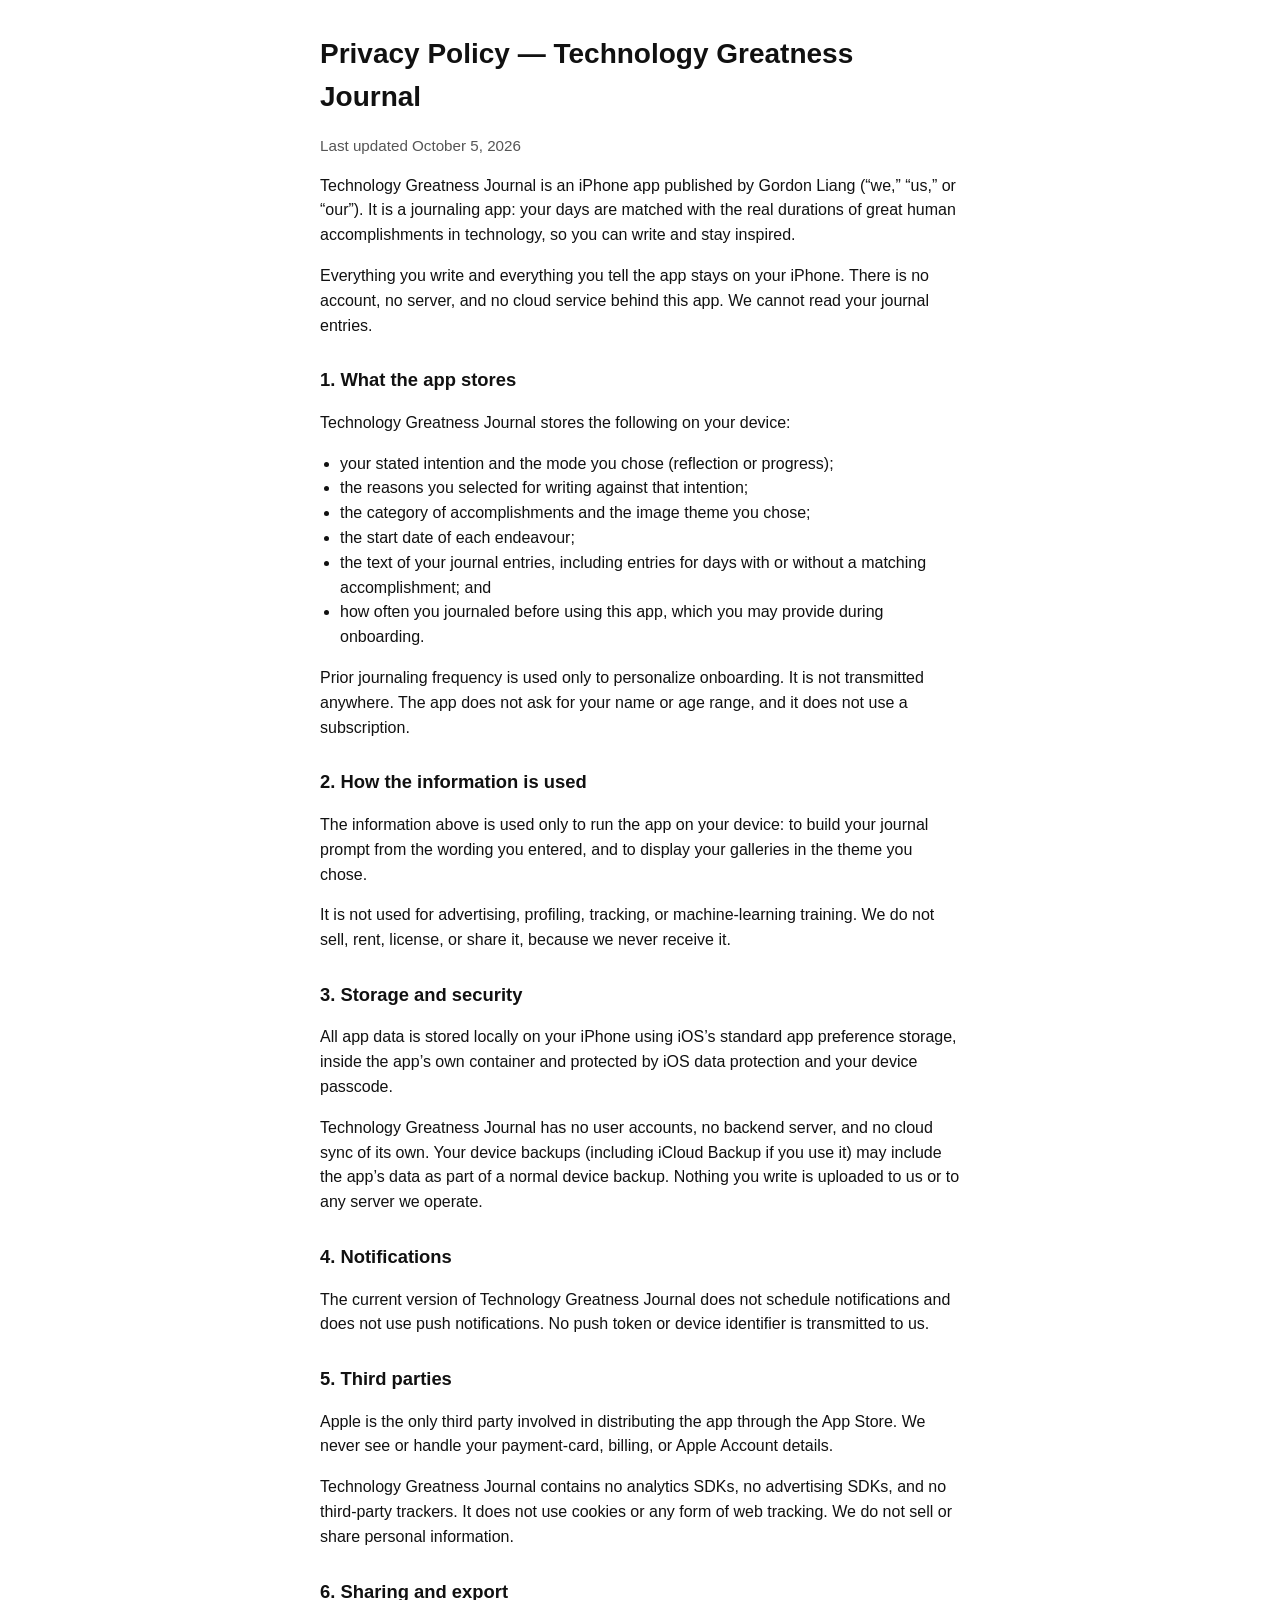
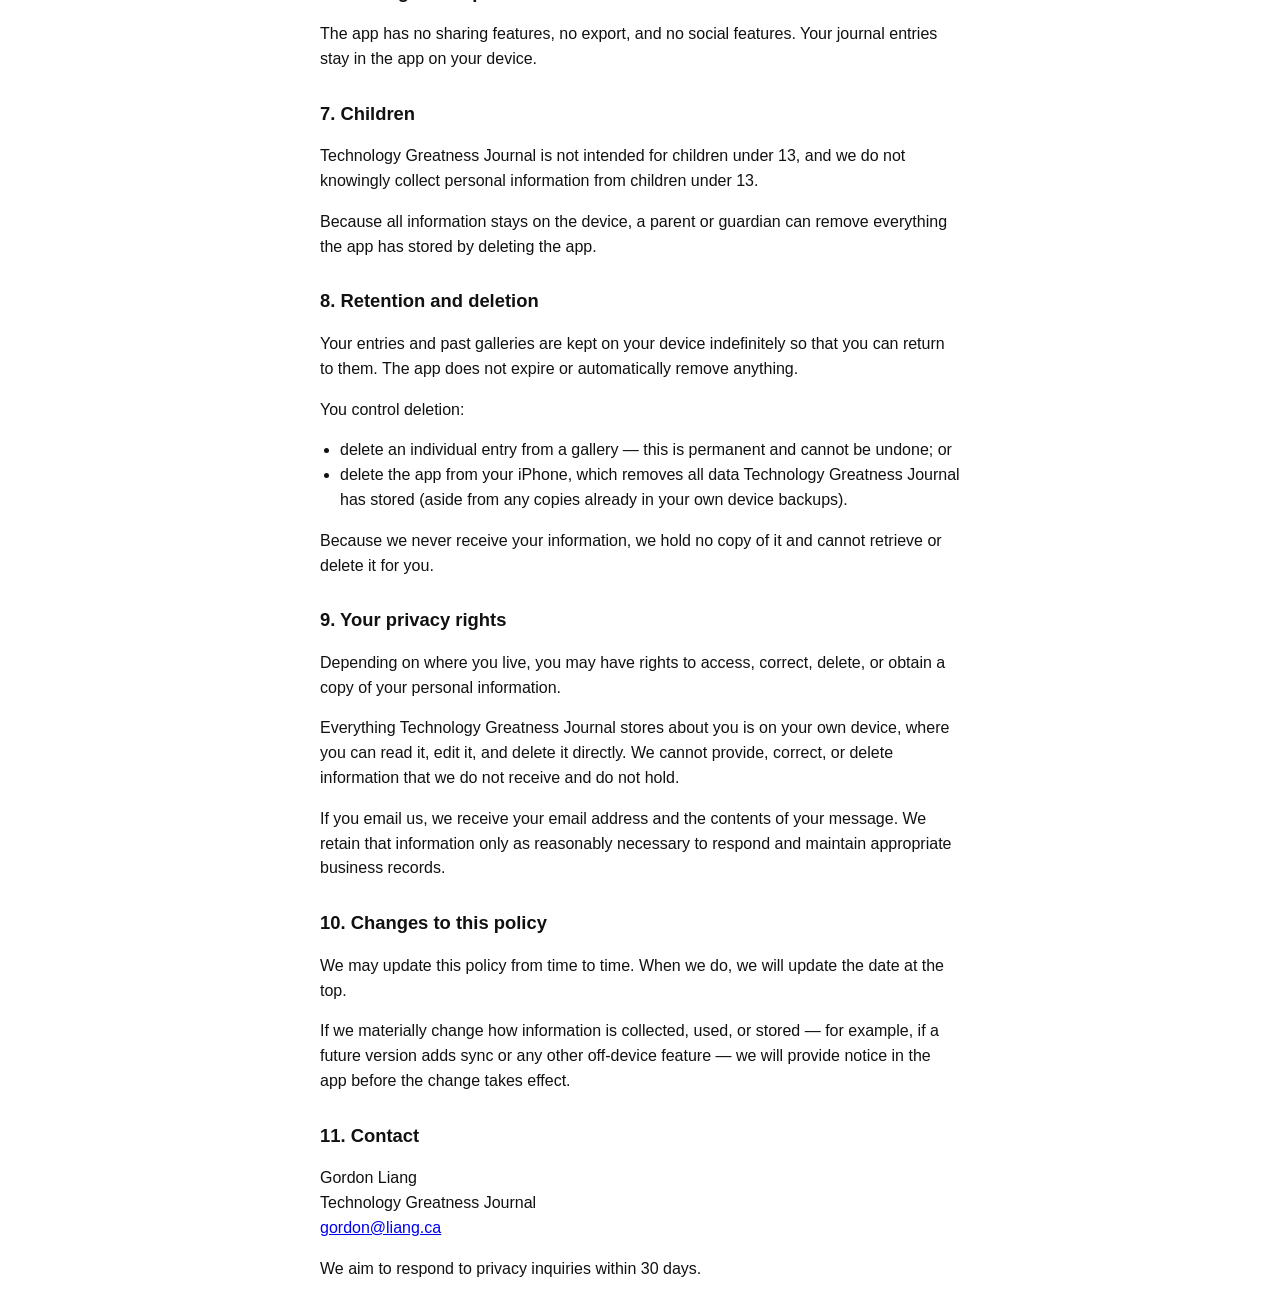
==== privacy.html @ 659738c1 "Add Technology Greatness Journal privacy policy" ====
<!DOCTYPE html>
<html lang="en">
<head>
<meta charset="utf-8"/>
<meta name="viewport" content="width=device-width, initial-scale=1"/>
<title>Privacy Policy | Technology Greatness Journal</title>
<style>
body{font-family:-apple-system,BlinkMacSystemFont,"Segoe UI",Helvetica,Arial,sans-serif;line-height:1.55;max-width:40rem;margin:2rem auto;padding:0 1.25rem;color:#111}
h1{font-size:1.75rem;margin-bottom:.25rem}h2{font-size:1.15rem;margin-top:1.75rem}p,li{font-size:1rem}ul{padding-left:1.25rem}.muted{color:#555;font-size:.95rem}
</style>
</head>
<body>
<h1>Privacy Policy — Technology Greatness Journal</h1>
<p class="muted">Last updated October 5, 2026</p>
<p>Technology Greatness Journal is an iPhone app published by Gordon Liang (“we,” “us,” or “our”). It is a journaling app: your days are matched with the real durations of great human accomplishments in technology, so you can write and stay inspired.</p>
<p>Everything you write and everything you tell the app stays on your iPhone. There is no account, no server, and no cloud service behind this app. We cannot read your journal entries.</p>
<h2>1. What the app stores</h2>
<p>Technology Greatness Journal stores the following on your device:</p>
<ul>
<li>your stated intention and the mode you chose (reflection or progress);</li>
<li>the reasons you selected for writing against that intention;</li>
<li>the category of accomplishments and the image theme you chose;</li>
<li>the start date of each endeavour;</li>
<li>the text of your journal entries, including entries for days with or without a matching accomplishment; and</li>
<li>how often you journaled before using this app, which you may provide during onboarding.</li>
</ul>
<p>Prior journaling frequency is used only to personalize onboarding. It is not transmitted anywhere. The app does not ask for your name or age range, and it does not use a subscription.</p>
<h2>2. How the information is used</h2>
<p>The information above is used only to run the app on your device: to build your journal prompt from the wording you entered, and to display your galleries in the theme you chose.</p>
<p>It is not used for advertising, profiling, tracking, or machine-learning training. We do not sell, rent, license, or share it, because we never receive it.</p>
<h2>3. Storage and security</h2>
<p>All app data is stored locally on your iPhone using iOS’s standard app preference storage, inside the app’s own container and protected by iOS data protection and your device passcode.</p>
<p>Technology Greatness Journal has no user accounts, no backend server, and no cloud sync of its own. Your device backups (including iCloud Backup if you use it) may include the app’s data as part of a normal device backup. Nothing you write is uploaded to us or to any server we operate.</p>
<h2>4. Notifications</h2>
<p>The current version of Technology Greatness Journal does not schedule notifications and does not use push notifications. No push token or device identifier is transmitted to us.</p>
<h2>5. Third parties</h2>
<p>Apple is the only third party involved in distributing the app through the App Store. We never see or handle your payment-card, billing, or Apple Account details.</p>
<p>Technology Greatness Journal contains no analytics SDKs, no advertising SDKs, and no third-party trackers. It does not use cookies or any form of web tracking. We do not sell or share personal information.</p>
<h2>6. Sharing and export</h2>
<p>The app has no sharing features, no export, and no social features. Your journal entries stay in the app on your device.</p>
<h2>7. Children</h2>
<p>Technology Greatness Journal is not intended for children under 13, and we do not knowingly collect personal information from children under 13.</p>
<p>Because all information stays on the device, a parent or guardian can remove everything the app has stored by deleting the app.</p>
<h2>8. Retention and deletion</h2>
<p>Your entries and past galleries are kept on your device indefinitely so that you can return to them. The app does not expire or automatically remove anything.</p>
<p>You control deletion:</p>
<ul>
<li>delete an individual entry from a gallery — this is permanent and cannot be undone; or</li>
<li>delete the app from your iPhone, which removes all data Technology Greatness Journal has stored (aside from any copies already in your own device backups).</li>
</ul>
<p>Because we never receive your information, we hold no copy of it and cannot retrieve or delete it for you.</p>
<h2>9. Your privacy rights</h2>
<p>Depending on where you live, you may have rights to access, correct, delete, or obtain a copy of your personal information.</p>
<p>Everything Technology Greatness Journal stores about you is on your own device, where you can read it, edit it, and delete it directly. We cannot provide, correct, or delete information that we do not receive and do not hold.</p>
<p>If you email us, we receive your email address and the contents of your message. We retain that information only as reasonably necessary to respond and maintain appropriate business records.</p>
<h2>10. Changes to this policy</h2>
<p>We may update this policy from time to time. When we do, we will update the date at the top.</p>
<p>If we materially change how information is collected, used, or stored — for example, if a future version adds sync or any other off-device feature — we will provide notice in the app before the change takes effect.</p>
<h2>11. Contact</h2>
<p>Gordon Liang<br/>Technology Greatness Journal<br/><a href="mailto:gordon@liang.ca">gordon@liang.ca</a></p>
<p>We aim to respond to privacy inquiries within 30 days.</p>
</body>
</html>
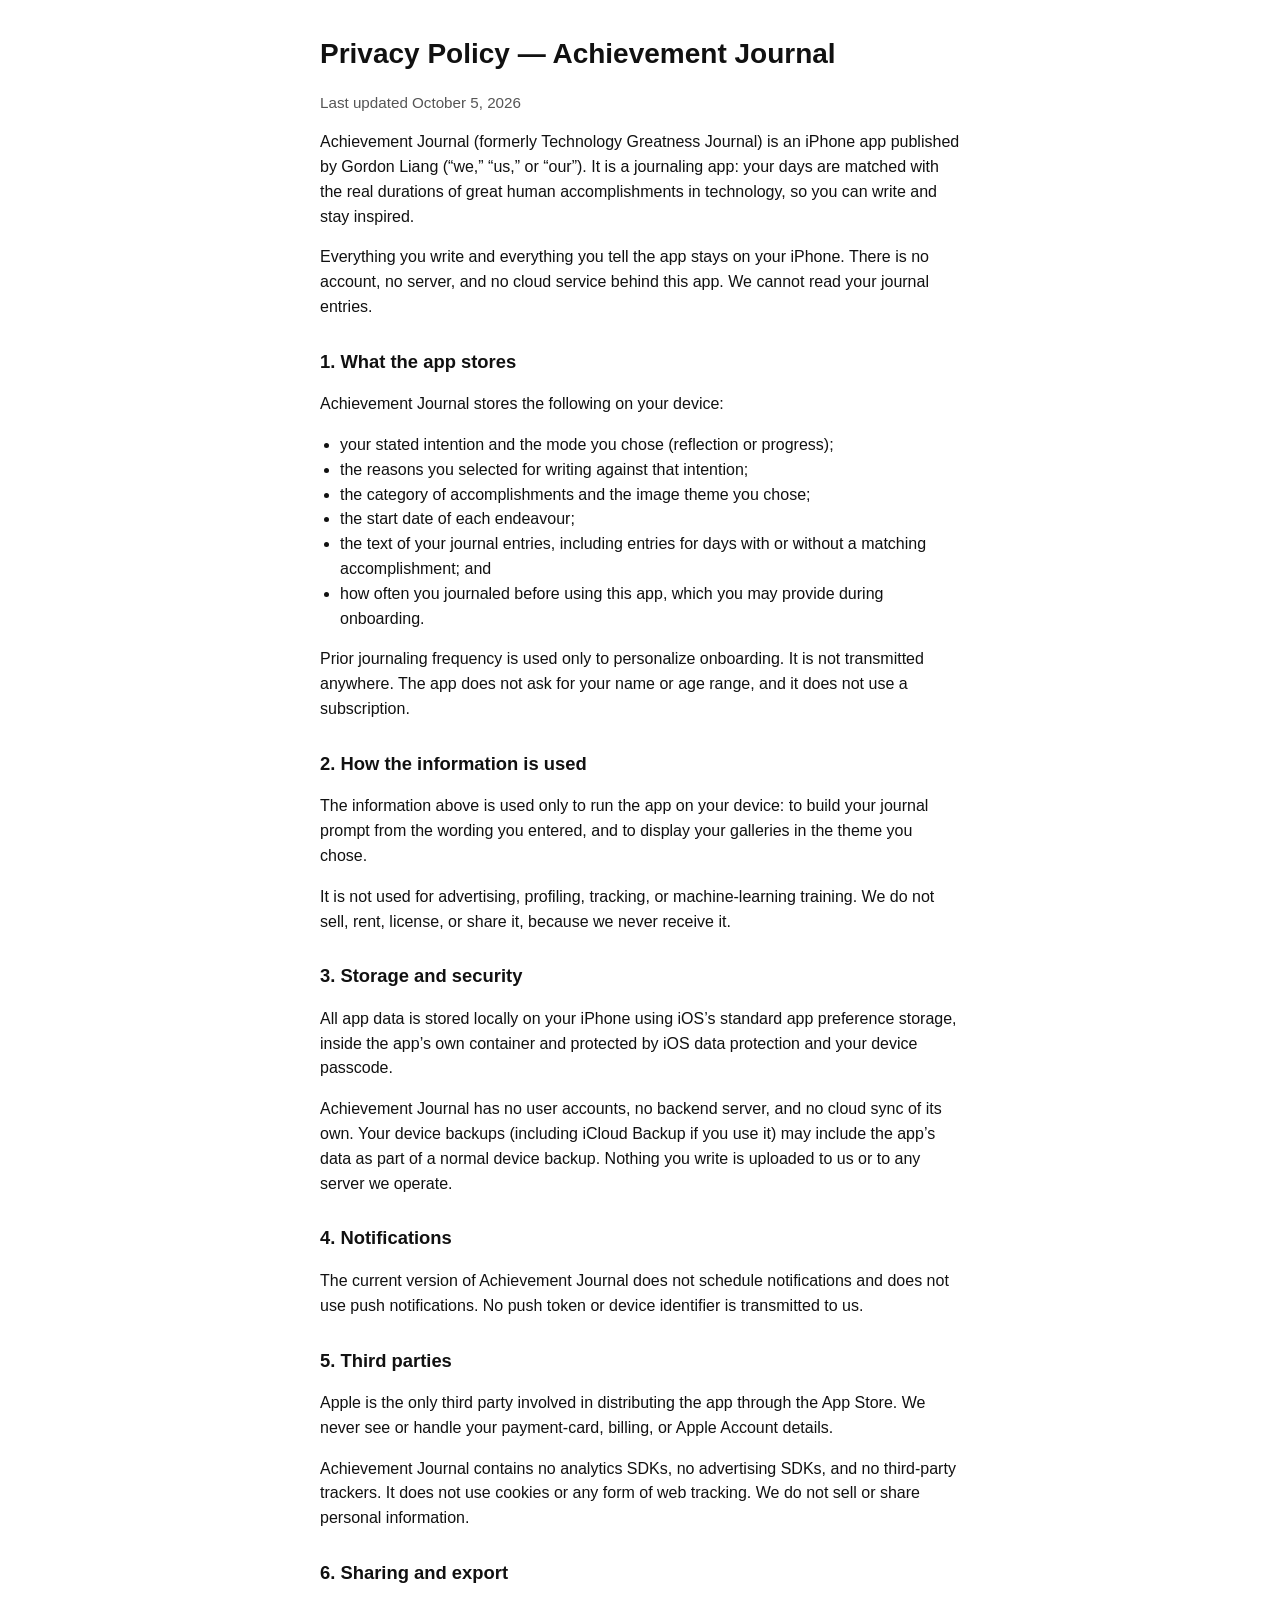
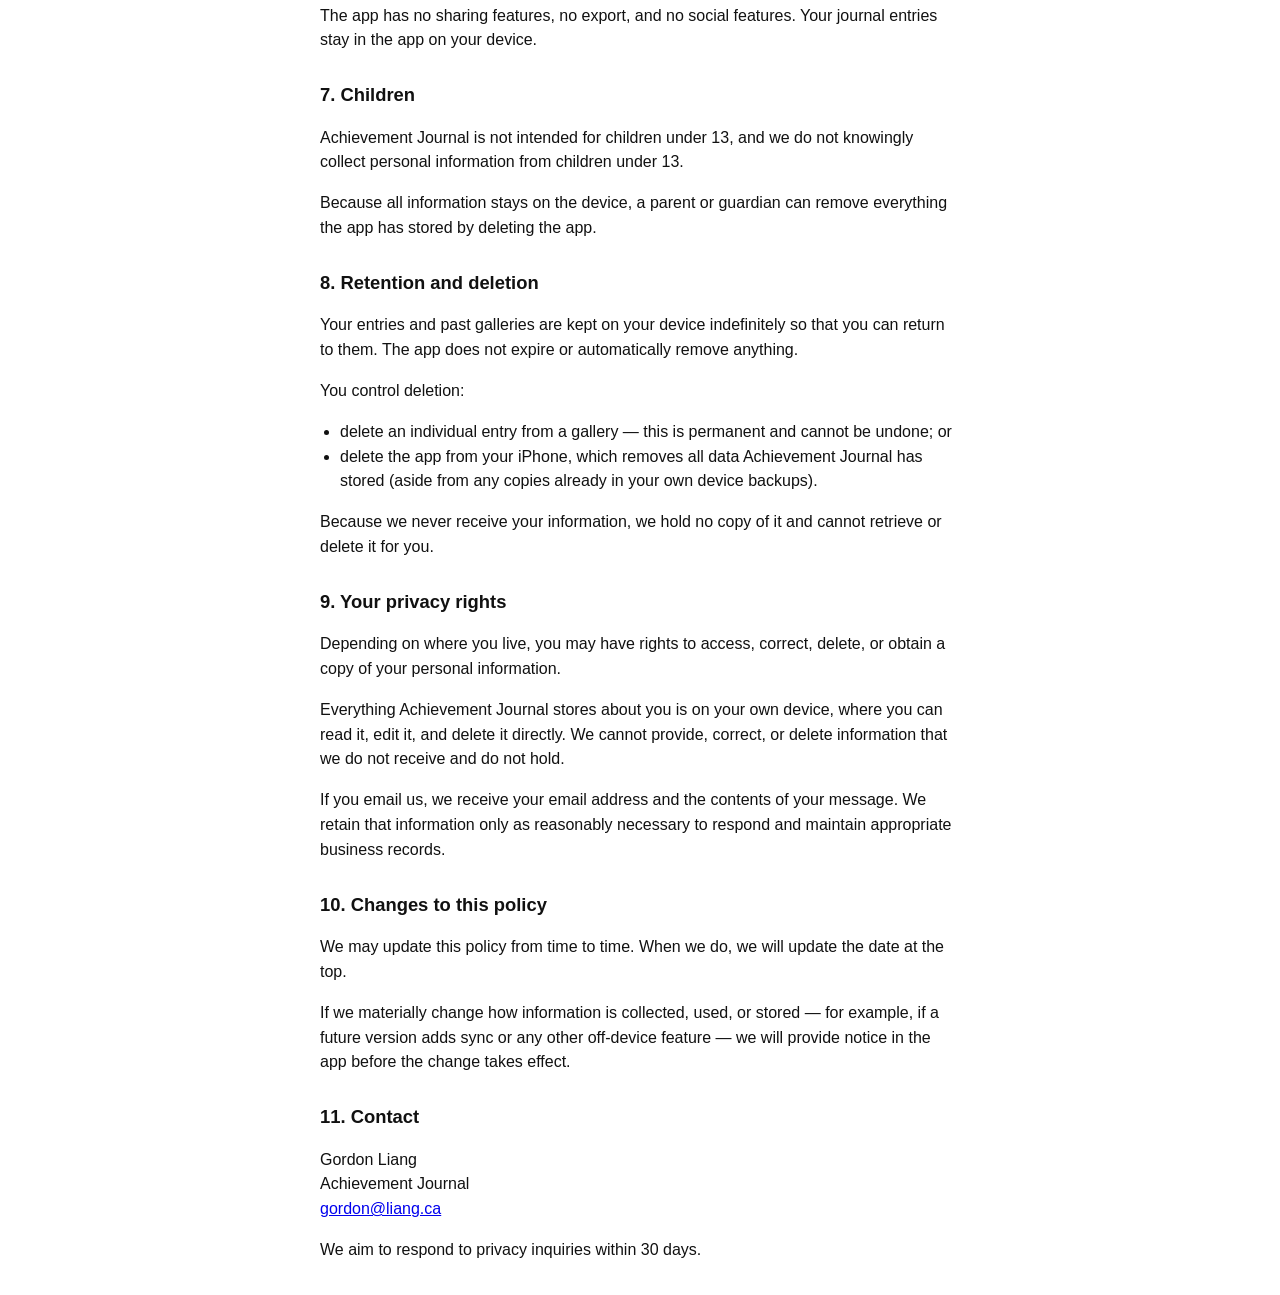
==== commit 283a6d83: "Rename Technology Greatness Journal to Achievement Journal" ====
--- a/privacy.html
+++ b/privacy.html
@@ -3,19 +3,19 @@
 <head>
 <meta charset="utf-8"/>
 <meta name="viewport" content="width=device-width, initial-scale=1"/>
-<title>Privacy Policy | Technology Greatness Journal</title>
+<title>Privacy Policy | Achievement Journal</title>
 <style>
 body{font-family:-apple-system,BlinkMacSystemFont,"Segoe UI",Helvetica,Arial,sans-serif;line-height:1.55;max-width:40rem;margin:2rem auto;padding:0 1.25rem;color:#111}
 h1{font-size:1.75rem;margin-bottom:.25rem}h2{font-size:1.15rem;margin-top:1.75rem}p,li{font-size:1rem}ul{padding-left:1.25rem}.muted{color:#555;font-size:.95rem}
 </style>
 </head>
 <body>
-<h1>Privacy Policy — Technology Greatness Journal</h1>
+<h1>Privacy Policy — Achievement Journal</h1>
 <p class="muted">Last updated October 5, 2026</p>
-<p>Technology Greatness Journal is an iPhone app published by Gordon Liang (“we,” “us,” or “our”). It is a journaling app: your days are matched with the real durations of great human accomplishments in technology, so you can write and stay inspired.</p>
+<p>Achievement Journal (formerly Technology Greatness Journal) is an iPhone app published by Gordon Liang (“we,” “us,” or “our”). It is a journaling app: your days are matched with the real durations of great human accomplishments in technology, so you can write and stay inspired.</p>
 <p>Everything you write and everything you tell the app stays on your iPhone. There is no account, no server, and no cloud service behind this app. We cannot read your journal entries.</p>
 <h2>1. What the app stores</h2>
-<p>Technology Greatness Journal stores the following on your device:</p>
+<p>Achievement Journal stores the following on your device:</p>
 <ul>
 <li>your stated intention and the mode you chose (reflection or progress);</li>
 <li>the reasons you selected for writing against that intention;</li>
@@ -30,34 +30,34 @@
 <p>It is not used for advertising, profiling, tracking, or machine-learning training. We do not sell, rent, license, or share it, because we never receive it.</p>
 <h2>3. Storage and security</h2>
 <p>All app data is stored locally on your iPhone using iOS’s standard app preference storage, inside the app’s own container and protected by iOS data protection and your device passcode.</p>
-<p>Technology Greatness Journal has no user accounts, no backend server, and no cloud sync of its own. Your device backups (including iCloud Backup if you use it) may include the app’s data as part of a normal device backup. Nothing you write is uploaded to us or to any server we operate.</p>
+<p>Achievement Journal has no user accounts, no backend server, and no cloud sync of its own. Your device backups (including iCloud Backup if you use it) may include the app’s data as part of a normal device backup. Nothing you write is uploaded to us or to any server we operate.</p>
 <h2>4. Notifications</h2>
-<p>The current version of Technology Greatness Journal does not schedule notifications and does not use push notifications. No push token or device identifier is transmitted to us.</p>
+<p>The current version of Achievement Journal does not schedule notifications and does not use push notifications. No push token or device identifier is transmitted to us.</p>
 <h2>5. Third parties</h2>
 <p>Apple is the only third party involved in distributing the app through the App Store. We never see or handle your payment-card, billing, or Apple Account details.</p>
-<p>Technology Greatness Journal contains no analytics SDKs, no advertising SDKs, and no third-party trackers. It does not use cookies or any form of web tracking. We do not sell or share personal information.</p>
+<p>Achievement Journal contains no analytics SDKs, no advertising SDKs, and no third-party trackers. It does not use cookies or any form of web tracking. We do not sell or share personal information.</p>
 <h2>6. Sharing and export</h2>
 <p>The app has no sharing features, no export, and no social features. Your journal entries stay in the app on your device.</p>
 <h2>7. Children</h2>
-<p>Technology Greatness Journal is not intended for children under 13, and we do not knowingly collect personal information from children under 13.</p>
+<p>Achievement Journal is not intended for children under 13, and we do not knowingly collect personal information from children under 13.</p>
 <p>Because all information stays on the device, a parent or guardian can remove everything the app has stored by deleting the app.</p>
 <h2>8. Retention and deletion</h2>
 <p>Your entries and past galleries are kept on your device indefinitely so that you can return to them. The app does not expire or automatically remove anything.</p>
 <p>You control deletion:</p>
 <ul>
 <li>delete an individual entry from a gallery — this is permanent and cannot be undone; or</li>
-<li>delete the app from your iPhone, which removes all data Technology Greatness Journal has stored (aside from any copies already in your own device backups).</li>
+<li>delete the app from your iPhone, which removes all data Achievement Journal has stored (aside from any copies already in your own device backups).</li>
 </ul>
 <p>Because we never receive your information, we hold no copy of it and cannot retrieve or delete it for you.</p>
 <h2>9. Your privacy rights</h2>
 <p>Depending on where you live, you may have rights to access, correct, delete, or obtain a copy of your personal information.</p>
-<p>Everything Technology Greatness Journal stores about you is on your own device, where you can read it, edit it, and delete it directly. We cannot provide, correct, or delete information that we do not receive and do not hold.</p>
+<p>Everything Achievement Journal stores about you is on your own device, where you can read it, edit it, and delete it directly. We cannot provide, correct, or delete information that we do not receive and do not hold.</p>
 <p>If you email us, we receive your email address and the contents of your message. We retain that information only as reasonably necessary to respond and maintain appropriate business records.</p>
 <h2>10. Changes to this policy</h2>
 <p>We may update this policy from time to time. When we do, we will update the date at the top.</p>
 <p>If we materially change how information is collected, used, or stored — for example, if a future version adds sync or any other off-device feature — we will provide notice in the app before the change takes effect.</p>
 <h2>11. Contact</h2>
-<p>Gordon Liang<br/>Technology Greatness Journal<br/><a href="mailto:gordon@liang.ca">gordon@liang.ca</a></p>
+<p>Gordon Liang<br/>Achievement Journal<br/><a href="mailto:gordon@liang.ca">gordon@liang.ca</a></p>
 <p>We aim to respond to privacy inquiries within 30 days.</p>
 </body>
 </html>
